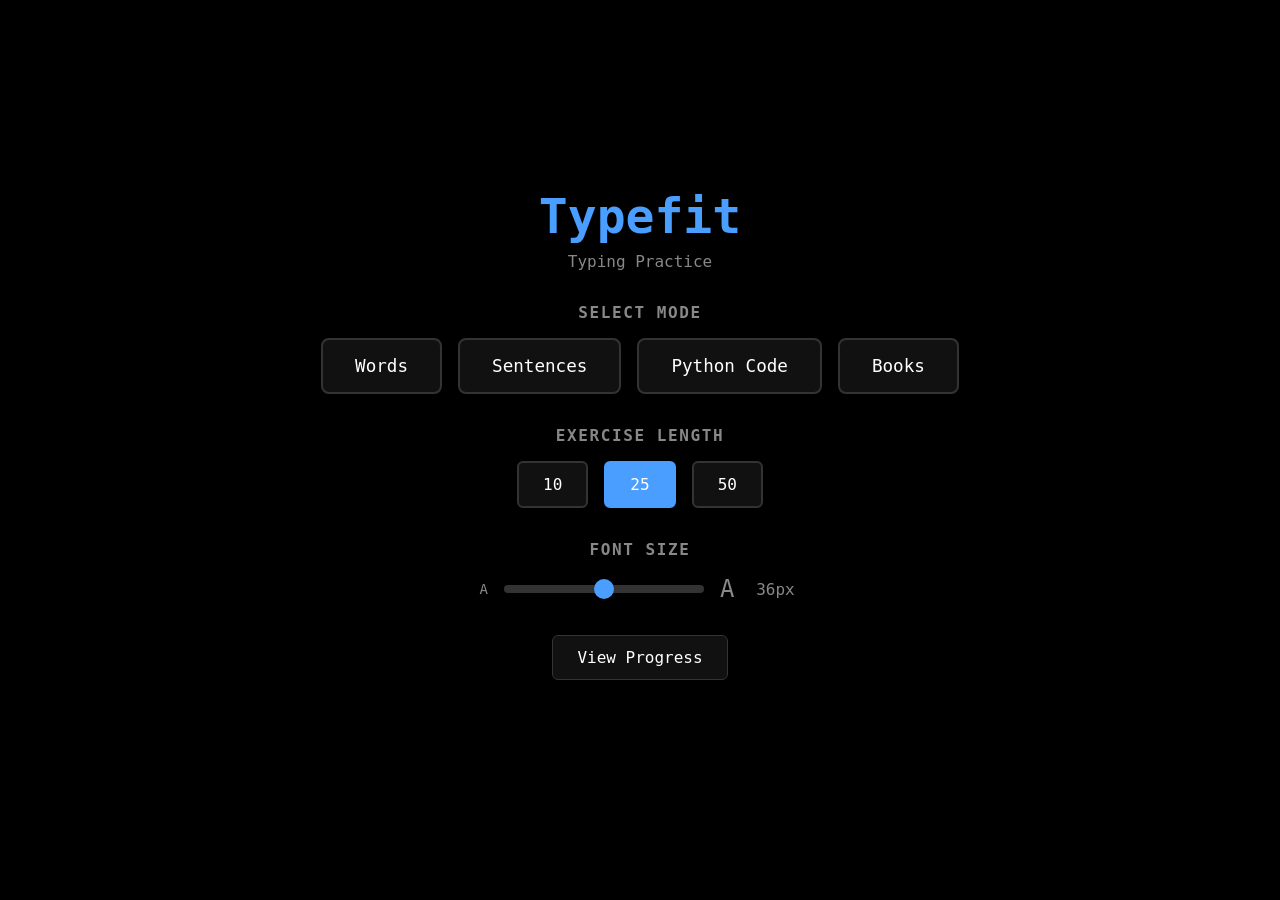
==== web/index.html @ 1cd422d8 "Replace single book with multi-book selection and add accent tolerance - Replace Great Expectations " ====
<!DOCTYPE html>
<html lang="en">
<head>
    <meta charset="UTF-8">
    <meta name="viewport" content="width=device-width, initial-scale=1.0">
    <title>Typefit - Typing Practice</title>
    <link rel="stylesheet" href="style.css">
</head>
<body>
    <div id="app">
        <!-- Main Menu Screen -->
        <div id="menu-screen" class="screen active">
            <h1>Typefit</h1>
            <p class="subtitle">Typing Practice</p>

            <div class="menu-section">
                <h2>Select Mode</h2>
                <div class="mode-buttons">
                    <button class="mode-btn" data-mode="words">Words</button>
                    <button class="mode-btn" data-mode="sentences">Sentences</button>
                    <button class="mode-btn" data-mode="python">Python Code</button>
                    <button class="mode-btn" data-mode="books">Books</button>
                </div>
            </div>

            <div class="menu-section">
                <h2>Exercise Length</h2>
                <div class="length-buttons">
                    <button class="length-btn" data-length="10">10</button>
                    <button class="length-btn active" data-length="25">25</button>
                    <button class="length-btn" data-length="50">50</button>
                </div>
            </div>

            <div class="menu-section">
                <h2>Font Size</h2>
                <div class="font-size-control">
                    <span class="font-label">A</span>
                    <input type="range" id="font-size-slider" min="32" max="40" value="36">
                    <span class="font-label large">A</span>
                    <span id="font-size-value">24px</span>
                </div>
            </div>

            <div class="menu-section">
                <button id="view-progress-btn" class="secondary-btn">View Progress</button>
            </div>
        </div>

        <!-- Practice Screen -->
        <div id="practice-screen" class="screen">
            <div class="practice-header">
                <button id="back-to-menu" class="icon-btn">&larr; Menu</button>
                <div class="stats-bar">
                    <span id="live-wpm">WPM: --</span>
                    <span id="live-accuracy">Accuracy: --</span>
                    <span id="live-progress">Progress: 0%</span>
                </div>
            </div>

            <div id="text-display" class="text-display">
                <!-- Characters will be rendered here -->
            </div>

            <div class="practice-footer">
                <p class="hint">Type the text above. Press Backspace to correct mistakes.</p>
                <p class="hint">Press Escape to return to menu.</p>
            </div>
        </div>

        <!-- Summary Screen -->
        <div id="summary-screen" class="screen">
            <h1>Session Complete!</h1>

            <div class="summary-stats">
                <div class="stat-box">
                    <span class="stat-value" id="summary-wpm">--</span>
                    <span class="stat-label">WPM</span>
                </div>
                <div class="stat-box">
                    <span class="stat-value" id="summary-accuracy">--</span>
                    <span class="stat-label">Accuracy</span>
                </div>
                <div class="stat-box">
                    <span class="stat-value" id="summary-time">--</span>
                    <span class="stat-label">Time</span>
                </div>
                <div class="stat-box">
                    <span class="stat-value" id="summary-chars">--</span>
                    <span class="stat-label">Characters</span>
                </div>
            </div>

            <div id="problem-keys-section" class="summary-section">
                <h2>Problem Keys</h2>
                <div id="problem-keys-display"></div>
            </div>

            <div class="summary-actions">
                <button id="practice-again" class="primary-btn">Practice Again</button>
                <button id="back-to-menu-summary" class="secondary-btn">Back to Menu</button>
            </div>
        </div>

        <!-- Book Selection Screen -->
        <div id="book-selection-screen" class="screen">
            <div class="progress-header">
                <button id="back-from-books" class="icon-btn">&larr; Back</button>
                <h1>Select a Book</h1>
            </div>

            <div id="book-list" class="book-list">
                <!-- Book cards will be rendered here -->
            </div>
        </div>

        <!-- Progress Screen -->
        <div id="progress-screen" class="screen">
            <div class="progress-header">
                <button id="back-from-progress" class="icon-btn">&larr; Back</button>
                <h1>Your Progress</h1>
            </div>

            <div class="progress-overview">
                <div class="stat-box">
                    <span class="stat-value" id="total-sessions">--</span>
                    <span class="stat-label">Sessions</span>
                </div>
                <div class="stat-box">
                    <span class="stat-value" id="avg-wpm">--</span>
                    <span class="stat-label">Avg WPM</span>
                </div>
                <div class="stat-box">
                    <span class="stat-value" id="avg-accuracy">--</span>
                    <span class="stat-label">Avg Accuracy</span>
                </div>
                <div class="stat-box">
                    <span class="stat-value" id="best-wpm">--</span>
                    <span class="stat-label">Best WPM</span>
                </div>
            </div>

            <div class="progress-section">
                <h2>Top Problem Keys</h2>
                <div id="top-problem-keys"></div>
            </div>

            <div class="progress-section">
                <h2>Recent Sessions</h2>
                <div id="session-history"></div>
            </div>

            <div class="progress-actions">
                <button id="clear-data" class="danger-btn">Clear All Data</button>
            </div>
        </div>
    </div>

    <script src="data.js"></script>
    <script src="books.js"></script>
    <script src="app.js"></script>
</body>
</html>
---- web/style.css ----
:root {
    --font-size: 36px;
    --bg-color: #000;
    --text-color: #fff;
    --text-muted: #888;
    --accent-color: #4a9eff;
    --success-color: #4ade80;
    --error-color: #f87171;
    --error-bg: #dc2626;
    --highlight-bg: #fff;
    --highlight-text: #000;
    --card-bg: #111;
    --border-color: #333;
}

* {
    box-sizing: border-box;
    margin: 0;
    padding: 0;
}

body {
    font-family: 'SF Mono', 'Monaco', 'Inconsolata', 'Fira Code', 'Consolas', monospace;
    background-color: var(--bg-color);
    color: var(--text-color);
    min-height: 100vh;
    display: flex;
    justify-content: center;
    align-items: center;
    padding: 20px;
}

#app {
    width: 100%;
    max-width: 1350px;
}

.screen {
    display: none;
}

.screen.active {
    display: block;
}

/* Menu Screen */
#menu-screen {
    text-align: center;
}

#menu-screen h1 {
    font-size: 3rem;
    margin-bottom: 0.5rem;
    color: var(--accent-color);
}

.subtitle {
    color: var(--text-muted);
    margin-bottom: 2rem;
}

.menu-section {
    margin-bottom: 2rem;
}

.menu-section h2 {
    font-size: 1rem;
    color: var(--text-muted);
    margin-bottom: 1rem;
    text-transform: uppercase;
    letter-spacing: 0.1em;
}

.mode-buttons {
    display: flex;
    gap: 1rem;
    justify-content: center;
    flex-wrap: wrap;
}

.mode-btn {
    padding: 1rem 2rem;
    font-size: 1.1rem;
    font-family: inherit;
    background-color: var(--card-bg);
    color: var(--text-color);
    border: 2px solid var(--border-color);
    border-radius: 8px;
    cursor: pointer;
    transition: all 0.2s;
}

.mode-btn:hover {
    background-color: var(--accent-color);
    border-color: var(--accent-color);
}

.length-buttons {
    display: flex;
    gap: 1rem;
    justify-content: center;
}

.length-btn {
    padding: 0.75rem 1.5rem;
    font-size: 1rem;
    font-family: inherit;
    background-color: var(--card-bg);
    color: var(--text-color);
    border: 2px solid var(--border-color);
    border-radius: 6px;
    cursor: pointer;
    transition: all 0.2s;
}

.length-btn:hover {
    border-color: var(--accent-color);
}

.length-btn.active {
    background-color: var(--accent-color);
    border-color: var(--accent-color);
}

.font-size-control {
    display: flex;
    align-items: center;
    justify-content: center;
    gap: 1rem;
}

.font-label {
    color: var(--text-muted);
    font-size: 0.875rem;
}

.font-label.large {
    font-size: 1.5rem;
}

#font-size-slider {
    width: 200px;
    height: 8px;
    -webkit-appearance: none;
    appearance: none;
    background: var(--border-color);
    border-radius: 4px;
    outline: none;
}

#font-size-slider::-webkit-slider-thumb {
    -webkit-appearance: none;
    appearance: none;
    width: 20px;
    height: 20px;
    background: var(--accent-color);
    border-radius: 50%;
    cursor: pointer;
}

#font-size-slider::-moz-range-thumb {
    width: 20px;
    height: 20px;
    background: var(--accent-color);
    border-radius: 50%;
    cursor: pointer;
    border: none;
}

#font-size-value {
    color: var(--text-muted);
    min-width: 50px;
}

.primary-btn, .secondary-btn, .danger-btn {
    padding: 0.75rem 1.5rem;
    font-size: 1rem;
    font-family: inherit;
    border: none;
    border-radius: 6px;
    cursor: pointer;
    transition: all 0.2s;
}

.primary-btn {
    background-color: var(--accent-color);
    color: white;
}

.primary-btn:hover {
    filter: brightness(1.1);
}

.secondary-btn {
    background-color: var(--card-bg);
    color: var(--text-color);
    border: 1px solid var(--border-color);
}

.secondary-btn:hover {
    background-color: var(--border-color);
}

.danger-btn {
    background-color: transparent;
    color: var(--error-color);
    border: 1px solid var(--error-color);
}

.danger-btn:hover {
    background-color: var(--error-color);
    color: white;
}

.icon-btn {
    background: none;
    border: none;
    color: var(--text-muted);
    font-size: 1rem;
    font-family: inherit;
    cursor: pointer;
    padding: 0.5rem;
}

.icon-btn:hover {
    color: var(--text-color);
}

/* Practice Screen */
#practice-screen {
    display: none;
    flex-direction: column;
    justify-content: center;
    height: 100vh;
    max-height: 100vh;
    padding: 1rem 0;
}

#practice-screen.active {
    display: flex;
}

.practice-header {
    display: flex;
    justify-content: space-between;
    align-items: center;
    margin-bottom: 2rem;
}

.stats-bar {
    display: flex;
    gap: 2rem;
    color: var(--text-muted);
}

.stats-bar span {
    font-size: 0.9rem;
}

.text-display {
    font-size: var(--font-size);
    line-height: 1.8;
    background-color: var(--card-bg);
    padding: 2rem;
    border-radius: 8px;
    white-space: pre-wrap;
    word-wrap: break-word;
    flex: 1;
    overflow-y: auto;
    max-height: 60vh;
}

.text-display .char {
    display: inline;
    transition: all 0.05s;
}

.text-display .char.pending {
    color: #fff;
}

.text-display .char.current {
    background-color: var(--highlight-bg);
    color: var(--highlight-text);
}

.text-display .char.correct {
    color: var(--success-color);
}

.text-display .char.incorrect {
    background-color: var(--error-bg);
    color: white;
}

.practice-footer {
    margin-top: 2rem;
    text-align: center;
}

.hint {
    color: var(--text-muted);
    font-size: 0.85rem;
    margin-bottom: 0.5rem;
}

/* Summary Screen */
#summary-screen {
    text-align: center;
}

#summary-screen h1 {
    font-size: 2rem;
    margin-bottom: 2rem;
    color: var(--success-color);
}

.summary-stats {
    display: flex;
    justify-content: center;
    gap: 2rem;
    margin-bottom: 2rem;
    flex-wrap: wrap;
}

.stat-box {
    background-color: var(--card-bg);
    padding: 1.5rem 2rem;
    border-radius: 8px;
    min-width: 120px;
}

.stat-value {
    display: block;
    font-size: 2rem;
    font-weight: bold;
    color: var(--accent-color);
}

.stat-label {
    display: block;
    color: var(--text-muted);
    font-size: 0.85rem;
    margin-top: 0.5rem;
}

.summary-section {
    margin: 2rem 0;
    text-align: left;
}

.summary-section h2 {
    font-size: 1rem;
    color: var(--text-muted);
    margin-bottom: 1rem;
    text-transform: uppercase;
    letter-spacing: 0.1em;
}

#problem-keys-display {
    display: flex;
    gap: 0.5rem;
    flex-wrap: wrap;
}

.problem-key {
    background-color: var(--card-bg);
    border: 1px solid var(--error-color);
    color: var(--error-color);
    padding: 0.5rem 1rem;
    border-radius: 4px;
    font-size: 0.9rem;
}

.summary-actions {
    display: flex;
    gap: 1rem;
    justify-content: center;
    margin-top: 2rem;
}

/* Progress Screen */
.progress-header {
    display: flex;
    align-items: center;
    gap: 1rem;
    margin-bottom: 2rem;
}

.progress-header h1 {
    font-size: 1.5rem;
}

.progress-overview {
    display: flex;
    justify-content: center;
    gap: 1.5rem;
    margin-bottom: 2rem;
    flex-wrap: wrap;
}

.progress-section {
    margin: 2rem 0;
}

.progress-section h2 {
    font-size: 1rem;
    color: var(--text-muted);
    margin-bottom: 1rem;
    text-transform: uppercase;
    letter-spacing: 0.1em;
}

#top-problem-keys {
    display: flex;
    gap: 0.5rem;
    flex-wrap: wrap;
}

#session-history {
    background-color: var(--card-bg);
    border-radius: 8px;
    max-height: 300px;
    overflow-y: auto;
}

.session-item {
    display: flex;
    justify-content: space-between;
    padding: 1rem;
    border-bottom: 1px solid var(--border-color);
}

.session-item:last-child {
    border-bottom: none;
}

.session-date {
    color: var(--text-muted);
    font-size: 0.85rem;
}

.session-mode {
    color: var(--accent-color);
    text-transform: capitalize;
}

.session-stats {
    display: flex;
    gap: 1.5rem;
}

.progress-actions {
    margin-top: 2rem;
    text-align: center;
}

.empty-state {
    color: var(--text-muted);
    padding: 2rem;
    text-align: center;
}

/* Book Selection Screen */
.book-list {
    display: flex;
    flex-direction: column;
    gap: 1rem;
}

.book-card {
    background-color: var(--card-bg);
    border: 2px solid var(--border-color);
    border-radius: 8px;
    padding: 1.5rem;
    cursor: pointer;
    transition: all 0.2s;
    display: flex;
    justify-content: space-between;
    align-items: center;
}

.book-card:hover {
    border-color: var(--accent-color);
}

.book-info h3 {
    font-size: 1.2rem;
    margin-bottom: 0.25rem;
}

.book-author {
    color: var(--text-muted);
    font-size: 0.9rem;
    margin-bottom: 0.5rem;
}

.book-progress {
    display: flex;
    align-items: center;
    gap: 0.5rem;
    font-size: 0.85rem;
    color: var(--text-muted);
}

.book-progress-bar {
    width: 100px;
    height: 6px;
    background-color: var(--border-color);
    border-radius: 3px;
    overflow: hidden;
}

.book-progress-fill {
    height: 100%;
    background-color: var(--success-color);
    transition: width 0.3s;
}

.book-stats {
    text-align: right;
}

.book-stats .chapters {
    color: var(--text-muted);
    font-size: 0.85rem;
}

/* Responsive */
@media (max-width: 600px) {
    .stats-bar {
        flex-direction: column;
        gap: 0.5rem;
        align-items: flex-end;
    }

    .mode-buttons {
        flex-direction: column;
    }

    .mode-btn {
        width: 100%;
    }

    .summary-stats, .progress-overview {
        flex-direction: column;
        align-items: center;
    }

    .stat-box {
        width: 100%;
        max-width: 200px;
    }

    .summary-actions {
        flex-direction: column;
    }

    .summary-actions button {
        width: 100%;
    }

    .text-display {
        font-size: calc(var(--font-size) * 0.85);
        padding: 1rem;
    }
}
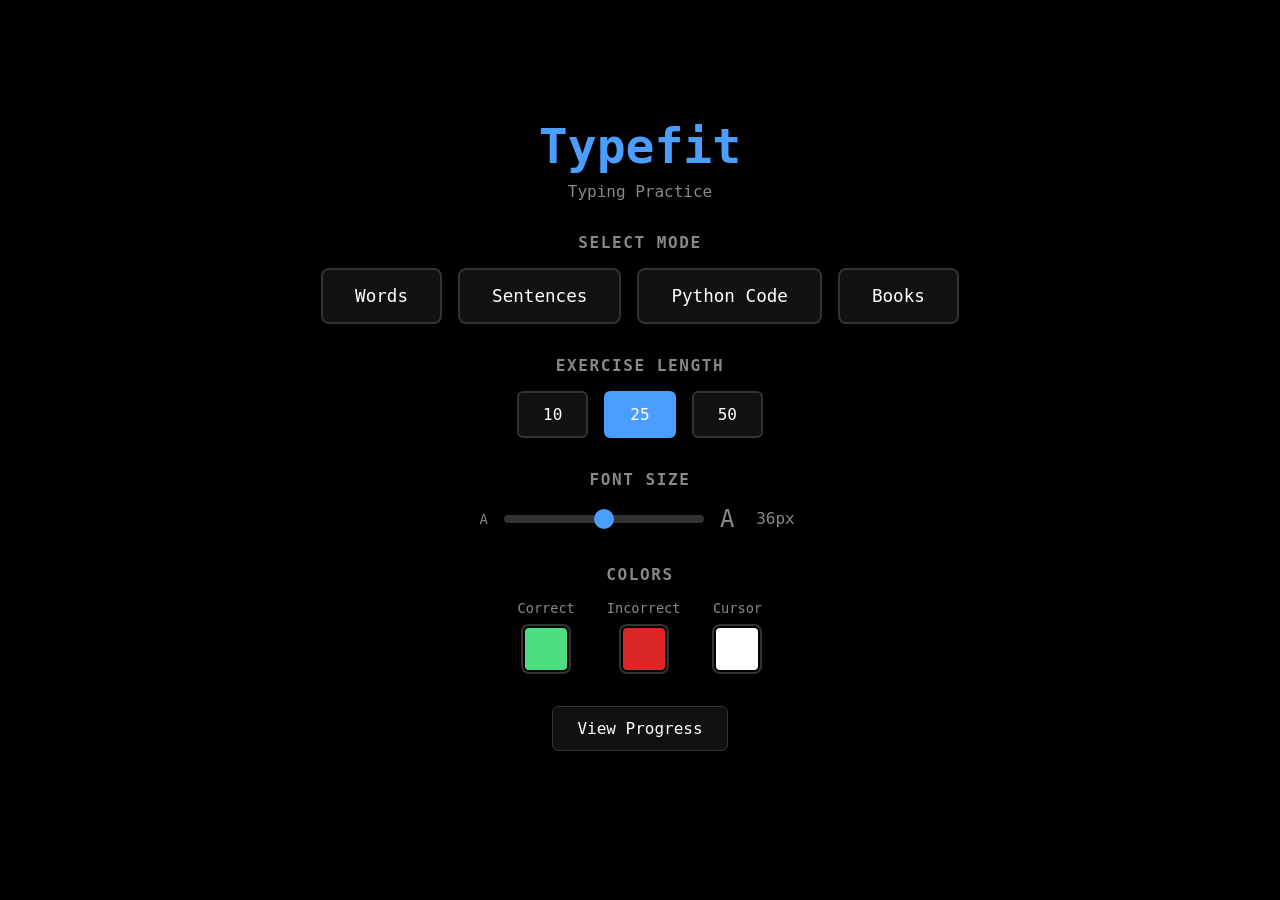
==== commit 92aa0daa: "Add color customization and visual feedback on incorrect keys - Add color pickers for correct, incor" ====
--- a/web/index.html
+++ b/web/index.html
@@ -39,6 +39,24 @@
                     <input type="range" id="font-size-slider" min="32" max="40" value="36">
                     <span class="font-label large">A</span>
                     <span id="font-size-value">24px</span>
+                </div>
+            </div>
+
+            <div class="menu-section">
+                <h2>Colors</h2>
+                <div class="color-controls">
+                    <div class="color-control">
+                        <label for="color-correct">Correct</label>
+                        <input type="color" id="color-correct" value="#4ade80">
+                    </div>
+                    <div class="color-control">
+                        <label for="color-incorrect">Incorrect</label>
+                        <input type="color" id="color-incorrect" value="#dc2626">
+                    </div>
+                    <div class="color-control">
+                        <label for="color-cursor">Cursor</label>
+                        <input type="color" id="color-cursor" value="#ffffff">
+                    </div>
                 </div>
             </div>
 
--- a/web/style.css
+++ b/web/style.css
@@ -172,6 +172,43 @@
     min-width: 50px;
 }
 
+.color-controls {
+    display: flex;
+    justify-content: center;
+    gap: 2rem;
+}
+
+.color-control {
+    display: flex;
+    flex-direction: column;
+    align-items: center;
+    gap: 0.5rem;
+}
+
+.color-control label {
+    color: var(--text-muted);
+    font-size: 0.85rem;
+}
+
+.color-control input[type="color"] {
+    width: 50px;
+    height: 50px;
+    border: 2px solid var(--border-color);
+    border-radius: 8px;
+    cursor: pointer;
+    background: none;
+    padding: 2px;
+}
+
+.color-control input[type="color"]::-webkit-color-swatch-wrapper {
+    padding: 0;
+}
+
+.color-control input[type="color"]::-webkit-color-swatch {
+    border: none;
+    border-radius: 4px;
+}
+
 .primary-btn, .secondary-btn, .danger-btn {
     padding: 0.75rem 1.5rem;
     font-size: 1rem;
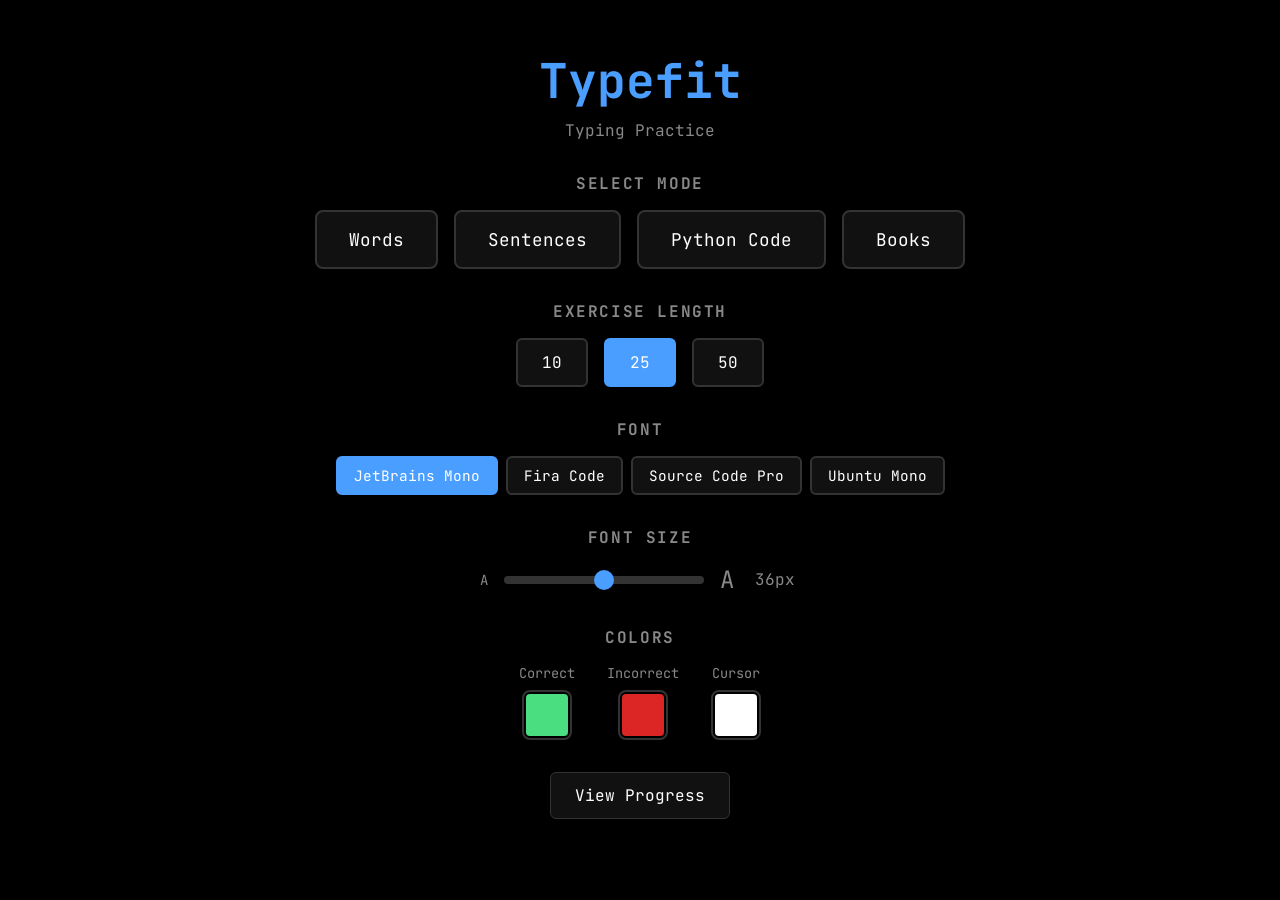
==== commit b91cbac0: "Add font selection with four monospace options - JetBrains Mono, Fira Code, Source Code Pro, Ubuntu " ====
--- a/web/index.html
+++ b/web/index.html
@@ -4,6 +4,9 @@
     <meta charset="UTF-8">
     <meta name="viewport" content="width=device-width, initial-scale=1.0">
     <title>Typefit - Typing Practice</title>
+    <link rel="preconnect" href="https://fonts.googleapis.com">
+    <link rel="preconnect" href="https://fonts.gstatic.com" crossorigin>
+    <link href="https://fonts.googleapis.com/css2?family=Fira+Code&family=JetBrains+Mono:wght@400;700&family=Source+Code+Pro&family=Ubuntu+Mono&display=swap" rel="stylesheet">
     <link rel="stylesheet" href="style.css">
 </head>
 <body>
@@ -29,6 +32,16 @@
                     <button class="length-btn" data-length="10">10</button>
                     <button class="length-btn active" data-length="25">25</button>
                     <button class="length-btn" data-length="50">50</button>
+                </div>
+            </div>
+
+            <div class="menu-section">
+                <h2>Font</h2>
+                <div class="font-buttons" id="font-buttons">
+                    <button class="font-btn active" data-font="JetBrains Mono">JetBrains Mono</button>
+                    <button class="font-btn" data-font="Fira Code">Fira Code</button>
+                    <button class="font-btn" data-font="Source Code Pro">Source Code Pro</button>
+                    <button class="font-btn" data-font="Ubuntu Mono">Ubuntu Mono</button>
                 </div>
             </div>
 
@@ -75,14 +88,25 @@
                     <span id="live-progress">Progress: 0%</span>
                 </div>
             </div>
+            <div id="chapter-title" class="chapter-title hidden"></div>
 
             <div id="text-display" class="text-display">
                 <!-- Characters will be rendered here -->
             </div>
 
+            <div id="pause-overlay" class="pause-overlay hidden">
+                <div class="pause-content">
+                    <h2>Paused</h2>
+                    <p>Press any key to resume</p>
+                    <button id="resume-btn" class="primary-btn">Resume</button>
+                    <button id="quit-btn" class="secondary-btn">Quit to Menu</button>
+                </div>
+            </div>
+
             <div class="practice-footer">
                 <p class="hint">Type the text above. Press Backspace to correct mistakes.</p>
-                <p class="hint">Press Escape to return to menu.</p>
+                <p class="hint">Press Escape to pause.</p>
+                <p class="hint book-hint hidden">PageUp/PageDown to skip paragraphs.</p>
             </div>
         </div>
 
@@ -132,6 +156,18 @@
             </div>
         </div>
 
+        <!-- Chapter Selection Screen -->
+        <div id="chapter-selection-screen" class="screen">
+            <div class="progress-header">
+                <button id="back-from-chapters" class="icon-btn">&larr; Back</button>
+                <h1 id="chapter-screen-title">Select a Chapter</h1>
+            </div>
+
+            <div id="chapter-list" class="chapter-list">
+                <!-- Chapter cards will be rendered here -->
+            </div>
+        </div>
+
         <!-- Progress Screen -->
         <div id="progress-screen" class="screen">
             <div class="progress-header">
--- a/web/style.css
+++ b/web/style.css
@@ -1,5 +1,6 @@
 :root {
     --font-size: 36px;
+    --font-family: 'JetBrains Mono', monospace;
     --bg-color: #000;
     --text-color: #fff;
     --text-muted: #888;
@@ -20,7 +21,7 @@
 }
 
 body {
-    font-family: 'SF Mono', 'Monaco', 'Inconsolata', 'Fira Code', 'Consolas', monospace;
+    font-family: var(--font-family);
     background-color: var(--bg-color);
     color: var(--text-color);
     min-height: 100vh;
@@ -118,6 +119,34 @@
 }
 
 .length-btn.active {
+    background-color: var(--accent-color);
+    border-color: var(--accent-color);
+}
+
+.font-buttons {
+    display: flex;
+    gap: 0.5rem;
+    justify-content: center;
+    flex-wrap: wrap;
+}
+
+.font-btn {
+    padding: 0.5rem 1rem;
+    font-size: 0.9rem;
+    font-family: inherit;
+    background-color: var(--card-bg);
+    color: var(--text-color);
+    border: 2px solid var(--border-color);
+    border-radius: 6px;
+    cursor: pointer;
+    transition: all 0.2s;
+}
+
+.font-btn:hover {
+    border-color: var(--accent-color);
+}
+
+.font-btn.active {
     background-color: var(--accent-color);
     border-color: var(--accent-color);
 }
@@ -341,6 +370,43 @@
     margin-bottom: 0.5rem;
 }
 
+/* Pause Overlay */
+.pause-overlay {
+    position: fixed;
+    top: 0;
+    left: 0;
+    right: 0;
+    bottom: 0;
+    background-color: rgba(0, 0, 0, 0.9);
+    display: flex;
+    justify-content: center;
+    align-items: center;
+    z-index: 100;
+}
+
+.pause-overlay.hidden {
+    display: none;
+}
+
+.pause-content {
+    text-align: center;
+}
+
+.pause-content h2 {
+    font-size: 2.5rem;
+    margin-bottom: 1rem;
+    color: var(--accent-color);
+}
+
+.pause-content p {
+    color: var(--text-muted);
+    margin-bottom: 2rem;
+}
+
+.pause-content button {
+    margin: 0.5rem;
+}
+
 /* Summary Screen */
 #summary-screen {
     text-align: center;
@@ -561,6 +627,79 @@
 .book-stats .chapters {
     color: var(--text-muted);
     font-size: 0.85rem;
+}
+
+/* Chapter Selection Screen */
+.chapter-list {
+    display: flex;
+    flex-direction: column;
+    gap: 0.5rem;
+    max-height: 70vh;
+    overflow-y: auto;
+}
+
+.chapter-card {
+    background-color: var(--card-bg);
+    border: 2px solid var(--border-color);
+    border-radius: 8px;
+    padding: 1rem 1.5rem;
+    cursor: pointer;
+    transition: all 0.2s;
+    display: flex;
+    justify-content: space-between;
+    align-items: center;
+}
+
+.chapter-card:hover {
+    border-color: var(--accent-color);
+}
+
+.chapter-card.current {
+    border-color: var(--success-color);
+    background-color: rgba(74, 222, 128, 0.1);
+}
+
+.chapter-card.completed {
+    opacity: 0.6;
+}
+
+.chapter-info {
+    display: flex;
+    align-items: center;
+    gap: 1rem;
+}
+
+.chapter-number {
+    color: var(--text-muted);
+    font-size: 0.85rem;
+    min-width: 3rem;
+}
+
+.chapter-card h4 {
+    font-size: 1rem;
+    font-weight: normal;
+}
+
+.chapter-status {
+    color: var(--text-muted);
+    font-size: 0.85rem;
+}
+
+.chapter-status.in-progress {
+    color: var(--success-color);
+}
+
+/* Chapter title in practice */
+.chapter-title {
+    text-align: center;
+    color: var(--text-muted);
+    font-size: 0.9rem;
+    margin-bottom: 1rem;
+    padding: 0.5rem;
+}
+
+.chapter-title.hidden {
+    display: none;
 }
 
 /* Responsive */
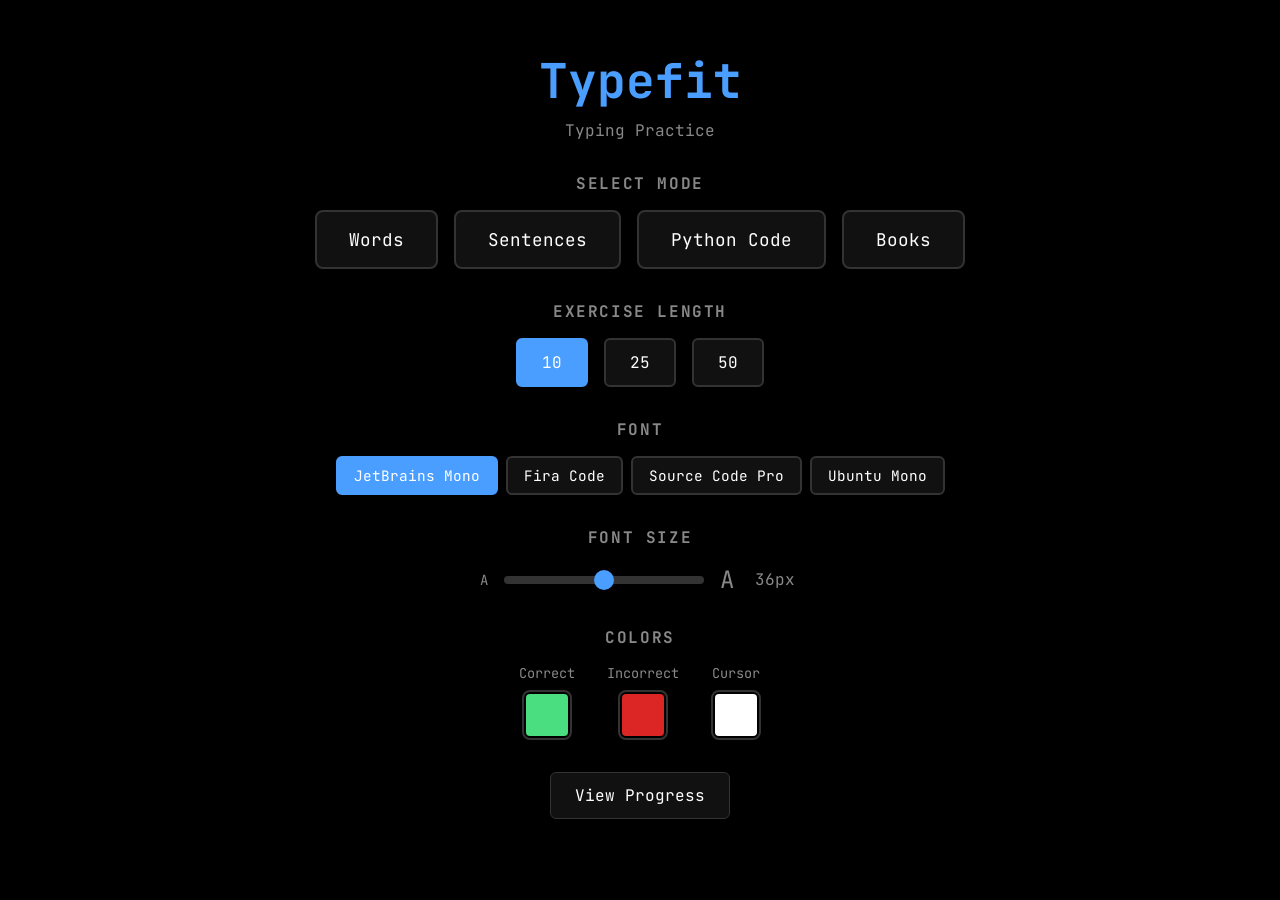
==== commit 366af7a6: "Optimize rendering for large paragraphs and default to length 10 - Cache span references, only updat" ====
--- a/web/index.html
+++ b/web/index.html
@@ -29,8 +29,8 @@
             <div class="menu-section">
                 <h2>Exercise Length</h2>
                 <div class="length-buttons">
-                    <button class="length-btn" data-length="10">10</button>
-                    <button class="length-btn active" data-length="25">25</button>
+                    <button class="length-btn active" data-length="10">10</button>
+                    <button class="length-btn" data-length="25">25</button>
                     <button class="length-btn" data-length="50">50</button>
                 </div>
             </div>
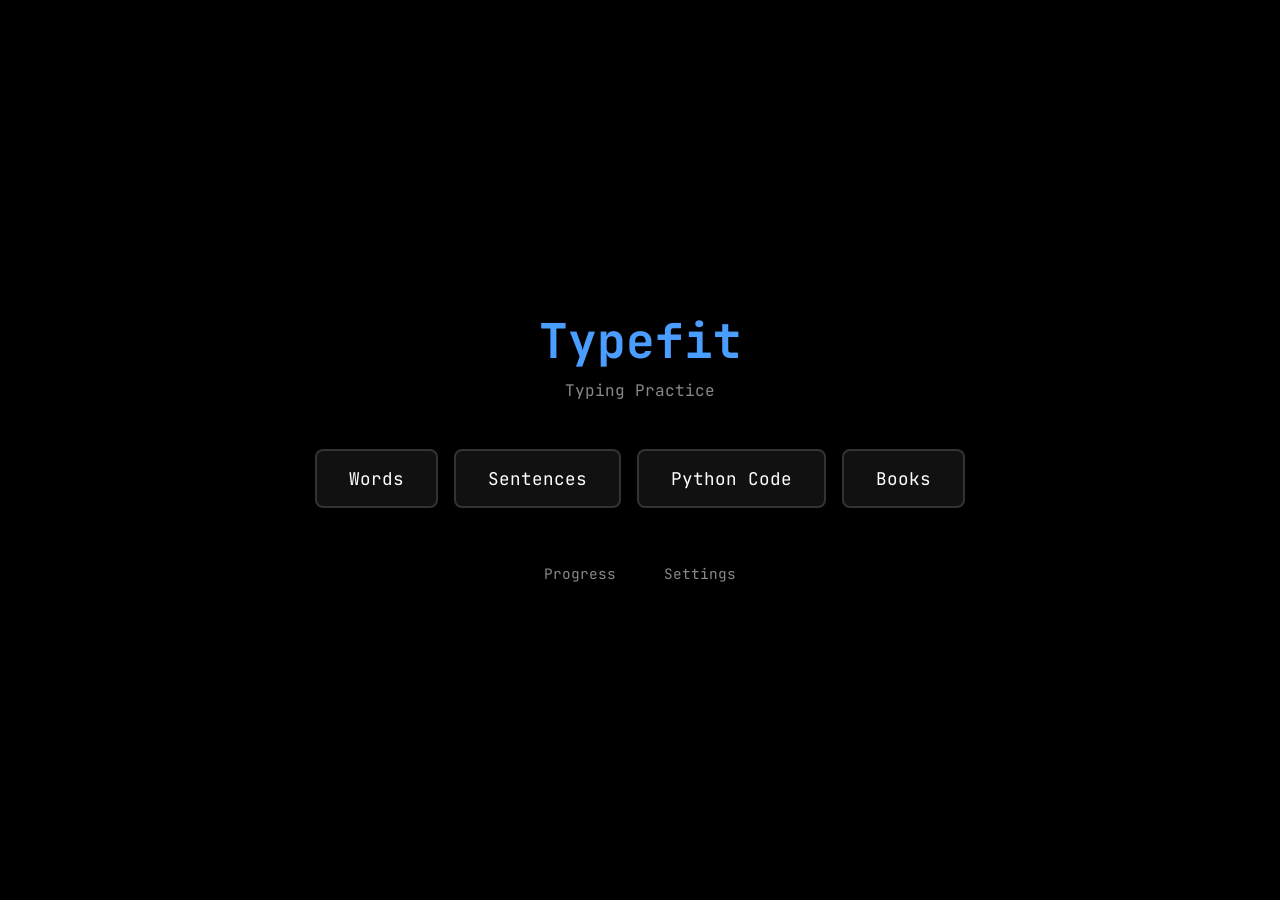
==== commit 9e862959: "Redesign main menu with minimal layout and modals - Clean main screen: title, mode buttons, footer l" ====
--- a/web/index.html
+++ b/web/index.html
@@ -16,65 +16,77 @@
             <h1>Typefit</h1>
             <p class="subtitle">Typing Practice</p>
 
-            <div class="menu-section">
-                <h2>Select Mode</h2>
-                <div class="mode-buttons">
-                    <button class="mode-btn" data-mode="words">Words</button>
-                    <button class="mode-btn" data-mode="sentences">Sentences</button>
-                    <button class="mode-btn" data-mode="python">Python Code</button>
-                    <button class="mode-btn" data-mode="books">Books</button>
-                </div>
-            </div>
-
-            <div class="menu-section">
+            <div class="mode-buttons">
+                <button class="mode-btn" data-mode="words">Words</button>
+                <button class="mode-btn" data-mode="sentences">Sentences</button>
+                <button class="mode-btn" data-mode="python">Python Code</button>
+                <button class="mode-btn" data-mode="books">Books</button>
+            </div>
+
+            <div class="menu-footer">
+                <button id="view-progress-btn" class="text-btn">Progress</button>
+                <button id="open-settings-btn" class="text-btn">Settings</button>
+            </div>
+        </div>
+
+        <!-- Length Selection Modal -->
+        <div id="length-modal" class="modal hidden">
+            <div class="modal-content">
                 <h2>Exercise Length</h2>
                 <div class="length-buttons">
                     <button class="length-btn active" data-length="10">10</button>
                     <button class="length-btn" data-length="25">25</button>
                     <button class="length-btn" data-length="50">50</button>
                 </div>
-            </div>
-
-            <div class="menu-section">
-                <h2>Font</h2>
-                <div class="font-buttons" id="font-buttons">
-                    <button class="font-btn active" data-font="JetBrains Mono">JetBrains Mono</button>
-                    <button class="font-btn" data-font="Fira Code">Fira Code</button>
-                    <button class="font-btn" data-font="Source Code Pro">Source Code Pro</button>
-                    <button class="font-btn" data-font="Ubuntu Mono">Ubuntu Mono</button>
-                </div>
-            </div>
-
-            <div class="menu-section">
-                <h2>Font Size</h2>
-                <div class="font-size-control">
-                    <span class="font-label">A</span>
-                    <input type="range" id="font-size-slider" min="32" max="40" value="36">
-                    <span class="font-label large">A</span>
-                    <span id="font-size-value">24px</span>
-                </div>
-            </div>
-
-            <div class="menu-section">
-                <h2>Colors</h2>
-                <div class="color-controls">
-                    <div class="color-control">
-                        <label for="color-correct">Correct</label>
-                        <input type="color" id="color-correct" value="#4ade80">
+                <button id="start-practice-btn" class="primary-btn">Start</button>
+                <button id="cancel-length-btn" class="text-btn">Cancel</button>
+            </div>
+        </div>
+
+        <!-- Settings Modal -->
+        <div id="settings-modal" class="modal hidden">
+            <div class="modal-content">
+                <h2>Settings</h2>
+
+                <div class="settings-section">
+                    <h3>Font</h3>
+                    <div class="font-buttons" id="font-buttons">
+                        <button class="font-btn active" data-font="JetBrains Mono">JetBrains Mono</button>
+                        <button class="font-btn" data-font="Fira Code">Fira Code</button>
+                        <button class="font-btn" data-font="Source Code Pro">Source Code Pro</button>
+                        <button class="font-btn" data-font="Ubuntu Mono">Ubuntu Mono</button>
                     </div>
-                    <div class="color-control">
-                        <label for="color-incorrect">Incorrect</label>
-                        <input type="color" id="color-incorrect" value="#dc2626">
+                </div>
+
+                <div class="settings-section">
+                    <h3>Font Size</h3>
+                    <div class="font-size-control">
+                        <span class="font-label">A</span>
+                        <input type="range" id="font-size-slider" min="32" max="40" value="36">
+                        <span class="font-label large">A</span>
+                        <span id="font-size-value">36px</span>
                     </div>
-                    <div class="color-control">
-                        <label for="color-cursor">Cursor</label>
-                        <input type="color" id="color-cursor" value="#ffffff">
+                </div>
+
+                <div class="settings-section">
+                    <h3>Colors</h3>
+                    <div class="color-controls">
+                        <div class="color-control">
+                            <label for="color-correct">Correct</label>
+                            <input type="color" id="color-correct" value="#4ade80">
+                        </div>
+                        <div class="color-control">
+                            <label for="color-incorrect">Incorrect</label>
+                            <input type="color" id="color-incorrect" value="#dc2626">
+                        </div>
+                        <div class="color-control">
+                            <label for="color-cursor">Cursor</label>
+                            <input type="color" id="color-cursor" value="#ffffff">
+                        </div>
                     </div>
                 </div>
-            </div>
-
-            <div class="menu-section">
-                <button id="view-progress-btn" class="secondary-btn">View Progress</button>
+
+                <button id="close-settings-btn" class="primary-btn">Done</button>
             </div>
         </div>
 
--- a/web/style.css
+++ b/web/style.css
@@ -57,19 +57,7 @@
 
 .subtitle {
     color: var(--text-muted);
-    margin-bottom: 2rem;
-}
-
-.menu-section {
-    margin-bottom: 2rem;
-}
-
-.menu-section h2 {
-    font-size: 1rem;
-    color: var(--text-muted);
-    margin-bottom: 1rem;
-    text-transform: uppercase;
-    letter-spacing: 0.1em;
+    margin-bottom: 3rem;
 }
 
 .mode-buttons {
@@ -77,6 +65,7 @@
     gap: 1rem;
     justify-content: center;
     flex-wrap: wrap;
+    margin-bottom: 3rem;
 }
 
 .mode-btn {
@@ -94,6 +83,87 @@
 .mode-btn:hover {
     background-color: var(--accent-color);
     border-color: var(--accent-color);
+}
+
+.menu-footer {
+    display: flex;
+    justify-content: center;
+    gap: 2rem;
+}
+
+.text-btn {
+    background: none;
+    border: none;
+    color: var(--text-muted);
+    font-family: inherit;
+    font-size: 0.9rem;
+    cursor: pointer;
+    padding: 0.5rem;
+    transition: color 0.2s;
+}
+
+.text-btn:hover {
+    color: var(--accent-color);
+}
+
+/* Modal */
+.modal {
+    position: fixed;
+    top: 0;
+    left: 0;
+    right: 0;
+    bottom: 0;
+    background-color: rgba(0, 0, 0, 0.9);
+    display: flex;
+    justify-content: center;
+    align-items: center;
+    z-index: 100;
+}
+
+.modal.hidden {
+    display: none;
+}
+
+.modal-content {
+    background-color: var(--card-bg);
+    padding: 2rem;
+    border-radius: 12px;
+    text-align: center;
+    max-width: 500px;
+    width: 90%;
+}
+
+.modal-content h2 {
+    font-size: 1.25rem;
+    margin-bottom: 1.5rem;
+    color: var(--text-color);
+}
+
+.modal-content .length-buttons {
+    margin-bottom: 1.5rem;
+}
+
+.modal-content .primary-btn {
+    margin-bottom: 0.5rem;
+    width: 100%;
+}
+
+/* Settings Modal */
+.settings-section {
+    margin-bottom: 1.5rem;
+    text-align: left;
+}
+
+.settings-section h3 {
+    font-size: 0.85rem;
+    color: var(--text-muted);
+    margin-bottom: 0.75rem;
+    text-transform: uppercase;
+    letter-spacing: 0.1em;
+}
+
+.settings-section .font-buttons {
+    margin-bottom: 0;
 }
 
 .length-buttons {
